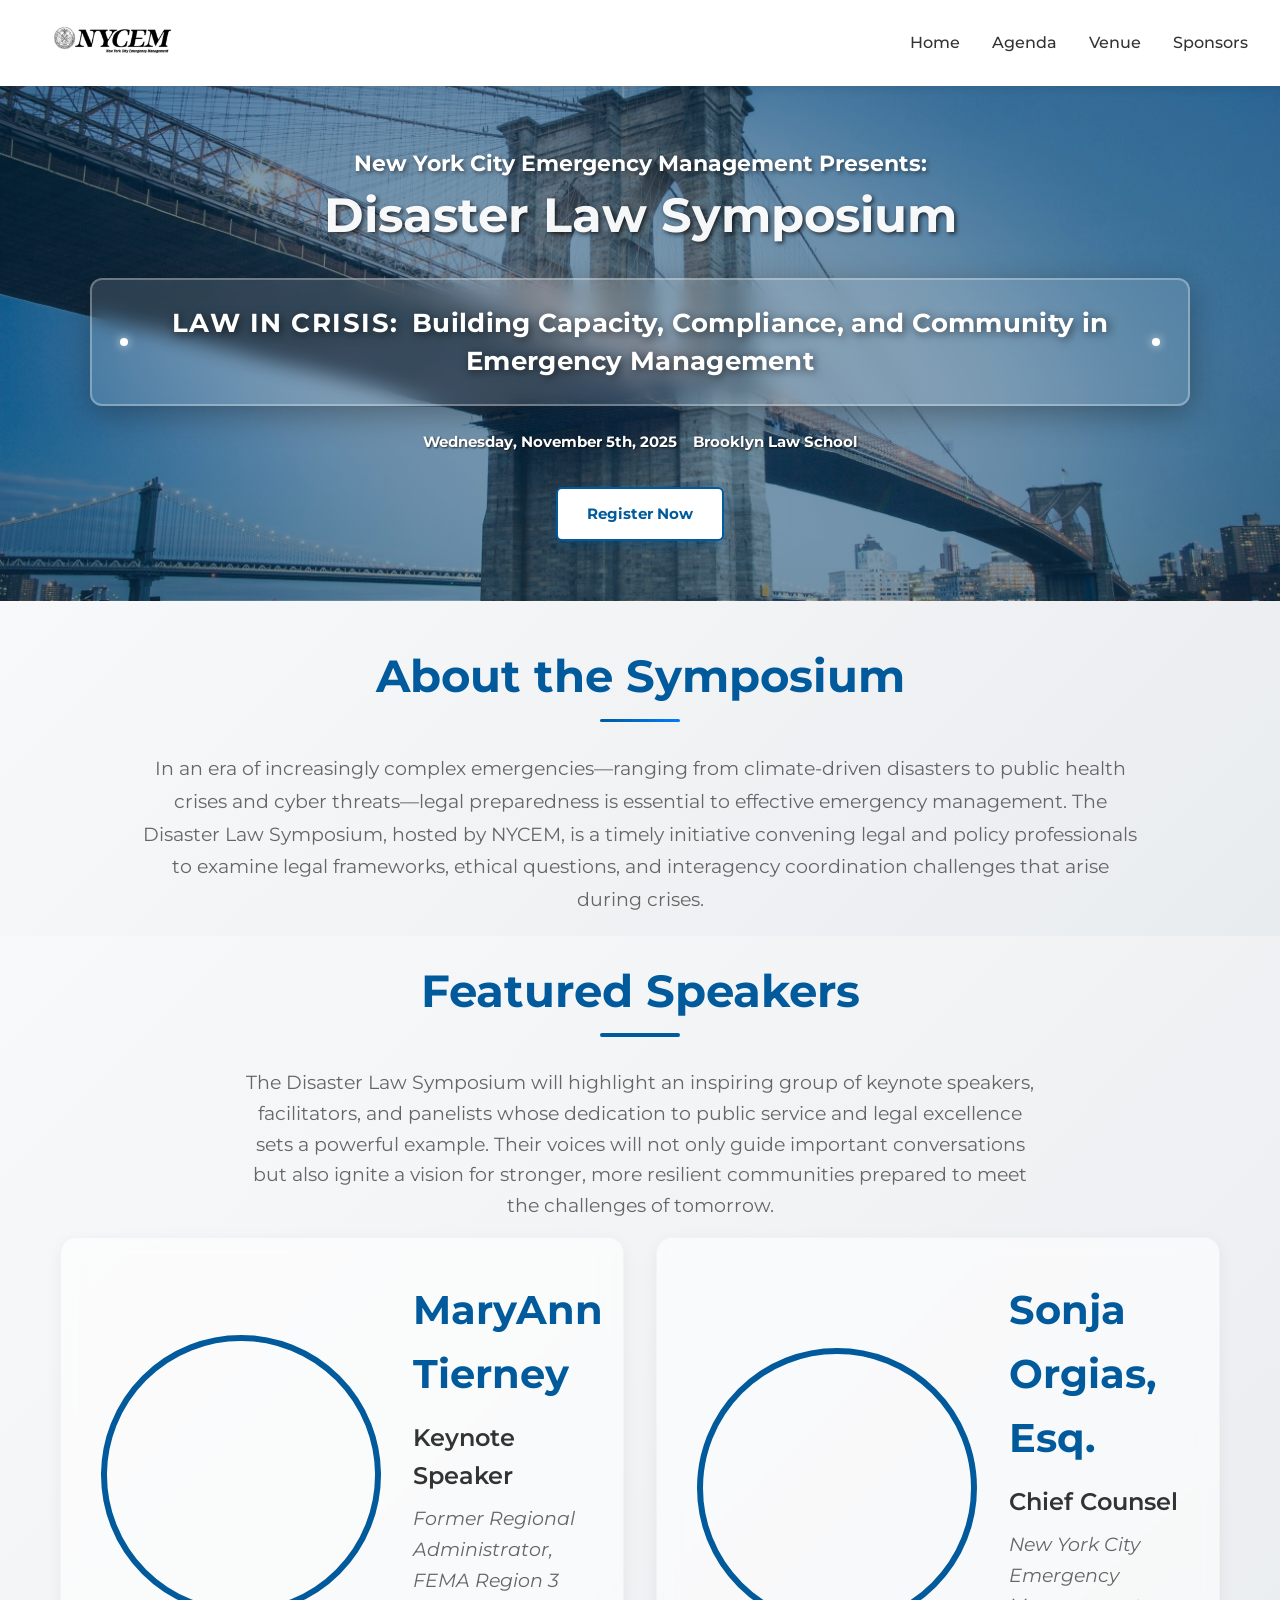
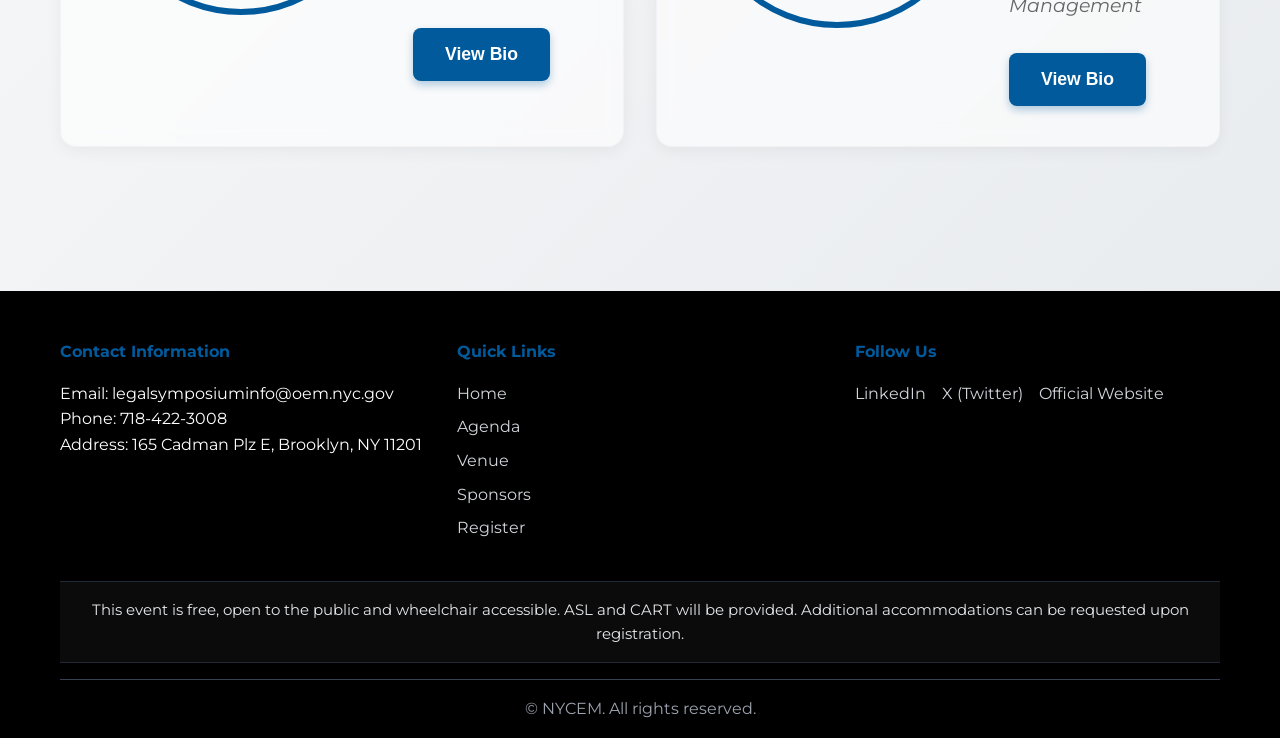
==== index.html @ 7766b1b5 "initial commit" ====
<!DOCTYPE html>
<html lang="en">
<head>
    <meta charset="UTF-8">
    <meta name="viewport" content="width=device-width, initial-scale=1.0, user-scalable=no, maximum-scale=1.0, minimum-scale=1.0">
    <title> Disaster Law Symposium </title>
    <link rel="stylesheet" href="index.css">
    <link href="https://fonts.googleapis.com/css2?family=Montserrat:wght@400;700&display=swap" rel="stylesheet">
    <link rel="stylesheet" href="https://cdnjs.cloudflare.com/ajax/libs/font-awesome/6.0.0/css/all.min.css">
    <!-- Preload critical images - Hero image gets highest priority -->
    <link rel="preload" as="image" href="SRC/alexander-rotker--sQ4FsomXEs-unsplash.jpg" fetchpriority="high">
    <link rel="preload" as="image" href="SRC/Headshots/MaryAnn_Tierney_1.jpg">
    <link rel="preload" as="image" href="SRC/Headshots/Sonja_Orgias.jpg">
</head>
<body>
    <!-- Header -->
    <header class="header">
        <nav class="navbar">
            <div class="nav-container">
                <div class="logo-container">
                    <img src="SRC/Screenshot 2025-09-04 161329.png" alt="Logo 1" class="logo-img">
                </div>
                <ul class="nav-menu">
                    <li><a href="index.html">Home</a></li>
                    <li><a href="agenda.html">Agenda</a></li>
                    <li><a href="venue.html">Venue</a></li>
                    <li><a href="sponsors.html">Sponsors</a></li>
                </ul>
                <div class="hamburger">
                    <span></span>
                    <span></span>
                    <span></span>
                </div>
            </div>
        </nav>
    </header>

    <!-- Hero Section -->
    <section id="home" class="hero">
        <!-- Hidden hero image for priority loading -->
        <img src="SRC/alexander-rotker--sQ4FsomXEs-unsplash.jpg" 
             alt="Disaster Law Symposium Hero" 
             style="display: none;" 
             fetchpriority="high" 
             loading="eager">
        <div class="hero-content">
            <div class="hero-text">
                <div class="hero-title">
                    <h1>New York City Emergency Management Presents:</h1>
                    <h2 class="hero-subtitle">Disaster Law Symposium</h2>
                </div>
                <div class="hero-theme-title">
                    <div class="theme-accent-line"></div>
                    <p class="theme-text"><span class="theme-kicker">Law in Crisis:</span> <span class="theme-rest">Building Capacity, Compliance, and Community in Emergency Management</span></p>
                    <div class="theme-accent-line"></div>
                </div>
                <div class="hero-details">
                    <div class="detail-item">
                        <span style="color: white; font-weight: bold;">Wednesday, November 5th, 2025</span>
                    </div>
                    <div class="detail-item">
                        <span style="color: white; font-weight: bold;">Brooklyn Law School</span>
                    </div>
                </div>
                <div class="hero-register">
                    <a href="register.html" class="btn-primary" style="text-decoration: none; display: inline-block;">Register Now</a>
                </div>
            </div>
        </div>
    </section>

    <!-- About Section -->
    <section id="about" class="about">
        <div class="container">
            <div class="about-content">
                <div class="about-info-column-full">
                    <h2>About the Symposium</h2>
                    <p class="section-subtitle">In an era of increasingly complex emergencies—ranging from climate-driven disasters to public health crises and cyber threats—legal preparedness is essential to effective emergency management. The Disaster Law Symposium, hosted by NYCEM, is a timely initiative convening legal and policy professionals to examine legal frameworks, ethical questions, and interagency coordination challenges that arise during crises.</p>
                </div>
            </div>
        </div>
    </section>

    <!-- Featured Speakers Section -->
    <section id="featured-speakers" class="featured-speakers">
        <div class="container">
            <div class="section-header">
                <h2>Featured Speakers</h2>
                <p class="section-subtitle">The Disaster Law Symposium will highlight an inspiring group of keynote speakers, facilitators, and panelists whose dedication to public service and legal excellence sets a powerful example. Their voices will not only guide important conversations but also ignite a vision for stronger, more resilient communities prepared to meet the challenges of tomorrow.</p>
            </div>
            
            <div class="featured-speakers-grid">
                <!-- Keynote Speaker -->
                <div class="featured-speaker-card keynote-card">
                    <div class="featured-speaker-content">
                        <div class="featured-speaker-image">
                            <img src="SRC/Headshots/MaryAnn_Tierney_1.jpg" alt="MaryAnn Tierney" class="speaker-img" loading="eager" decoding="async">
                        </div>
                        <div class="featured-speaker-info">
                            <h3 class="featured-speaker-name">MaryAnn Tierney</h3>
                            <p class="featured-speaker-title">Keynote Speaker</p>
                            <p class="featured-speaker-organization">Former Regional Administrator, FEMA Region 3</p>
                            <button class="speaker-bio-btn" data-speaker="keynote">View Bio</button>
                        </div>
                    </div>
                </div>
                
                <!-- Chief Counsel -->
                <div class="featured-speaker-card counsel-card">
                    <div class="featured-speaker-content">
                        <div class="featured-speaker-image">
                            <img src="SRC/Headshots/Sonja_Orgias.jpg" alt="Sonja Orgias" class="speaker-img" loading="eager" decoding="async">
                        </div>
                        <div class="featured-speaker-info">
                            <h3 class="featured-speaker-name">Sonja Orgias, Esq.</h3>
                            <p class="featured-speaker-title">Chief Counsel</p>
                            <p class="featured-speaker-organization">New York City Emergency Management</p>
                            <button class="speaker-bio-btn" data-speaker="counsel">View Bio</button>
                        </div>
                    </div>
                </div>
            </div>
            
        </div>
    </section>

    <!-- Footer -->
    <footer class="footer">
        <div class="container">
            <div class="footer-content">
                <div class="footer-section">
                    <h4>Contact Information</h4>
                    <p>Email: legalsymposiuminfo@oem.nyc.gov</p>
                    <p>Phone: 718-422-3008</p>
                    <p>Address: 165 Cadman Plz E, Brooklyn, NY 11201</p>
                </div>
                <div class="footer-section">
                    <h4>Quick Links</h4>
                    <ul>
                        <li><a href="index.html">Home</a></li>
                        <li><a href="agenda.html">Agenda</a></li>
                        <li><a href="venue.html">Venue</a></li>
                        <li><a href="sponsors.html">Sponsors</a></li>
                        <li><a href="register.html">Register</a></li>
                    </ul>
                </div>
                <div class="footer-section">
                    <h4>Follow Us</h4>
                    <div class="social-links">
                        <a href="https://www.linkedin.com/company/nyc-emergency-management" target="_blank" rel="noopener noreferrer" class="social-link">LinkedIn</a>
                        <a href="https://x.com/nycemergencymgt" target="_blank" rel="noopener noreferrer" class="social-link">X (Twitter)</a>
                        <a href="https://www.nyc.gov/site/em/index.page" target="_blank" rel="noopener noreferrer" class="social-link">Official Website</a>
                    </div>
                </div>
            </div>
            <div class="footer-notice">
                <p>This event is free, open to the public and wheelchair accessible. ASL and CART will be provided. Additional accommodations can be requested upon registration.</p>
            </div>
            <div class="footer-bottom">
                <p>&copy; NYCEM. All rights reserved.</p>
            </div>
        </div>
    </footer>

    <!-- Speaker Bio Modal -->
    <div id="speakerModal" class="modal">
        <div class="modal-content speaker-modal-content">
            <span class="close speaker-modal-close">&times;</span>
            <div class="speaker-modal-info">
                <div class="speaker-modal-photo">
                    <!-- Speaker photo will be inserted here -->
                </div>
                <div class="speaker-modal-details">
                    <h3 id="modalSpeakerName"></h3>
                    <p id="modalSpeakerTitle"></p>
                    <p id="modalSpeakerOrganization"></p>
                    <div id="modalSpeakerBio"></div>
                </div>
            </div>
        </div>
    </div>

    <script src="index.js"></script>
</body>
</html>
---- index.css ----
/* Reset and Base Styles */
* {
    margin: 0;
    padding: 0;
    box-sizing: border-box;
}

/* Optimize image loading performance */
img {
    content-visibility: auto;
    contain-intrinsic-size: 0 0;
}

body {
    font-family: 'Montserrat', BlinkMacSystemFont, 'Segoe UI', Roboto, sans-serif;
    line-height: 1.6;
    color: #333;
    background-color: #ffffff;
    overflow-x: hidden;
}

.container {
    max-width: 1600px;
    width: 100%;
    margin: 0 auto;
    padding: 0 60px;
}

@media (max-width: 768px) {
    .container {
        padding: 0 20px;
    }
}

/* Header Styles */
.header {
    background: #fff;
    box-shadow: 0 2px 10px rgba(0,0,0,0.1);
    position: fixed;
    width: 100%;
    top: 0;
    z-index: 1000;
}

.nav-container {
    max-width: none;
    width: 100%;
    margin: 0;
    display: flex;
    justify-content: space-between;
    align-items: center;
    padding: 0.8rem 2rem;
}

.logo-container {
    display: flex;
    align-items: center;
    gap: 15px;
}

.logo-img {
    height: 60px;
    width: auto;
}

.nav-menu {
    display: flex;
    list-style: none;
    gap: 2rem;
    align-items: center;
    flex: 1;
    justify-content: flex-end;
}

.nav-menu a {
    text-decoration: none;
    color: #333;
    font-weight: 500;
    transition: color 0.3s ease;
}

.nav-menu a:hover {
    color: #005A9C;
}

.nav-menu a.active-page {
    color: #005A9C;
    font-weight: 600;
}

/* Dropdown Styles */
.dropdown {
    position: relative;
    display: inline-block;
}

.dropbtn {
    display: flex;
    align-items: center;
    gap: 0.5rem;
}

.dropdown-arrow {
    font-size: 0.8rem;
}

.dropdown-content {
    display: none;
    position: absolute;
    top: 100%;
    left: 0;
    background-color: white;
    min-width: 200px;
    box-shadow: 0 8px 16px rgba(0,0,0,0.15);
    border-radius: 8px;
    z-index: 1000;
    padding: 0.5rem 0;
    margin-top: 0.5rem;
    border: 1px solid white;
}

.dropdown-content a {
    color: #374151;
    padding: 0.75rem 1.5rem;
    text-decoration: none;
    display: block;
    border-radius: 0;
}

.dropdown-content a:hover {
    background-color: #f3f4f6;
    color: #dc2626;
}

.dropdown:hover .dropdown-content {
    display: block;
}

.register-btn {
    background: #005A9C !important;
    color: white !important;
    padding: 0.75rem 1.5rem;
    border-radius: 8px;
}

.nav-register-btn {
    background: #ffffff !important;
    color: #005A9C !important;
    padding: 0.6rem 1.2rem;
    border-radius: 6px;
    font-weight: 700;
    box-shadow: 0 2px 8px rgba(0, 90, 156, 0.3);
    border: 2px solid #005A9C;
}

.hamburger {
    display: none;
    flex-direction: column;
    cursor: pointer;
}

.hamburger span {
    width: 25px;
    height: 3px;
    background: #333;
    margin: 3px 0;
}

/* Hero Section */
.hero {
    background: linear-gradient(rgba(0, 54, 94, 0.5), rgba(0, 54, 94, 0.5)), url('SRC/alexander-rotker--sQ4FsomXEs-unsplash.jpg');
    background-size: cover;
    background-position: center bottom;
    background-repeat: no-repeat;
    background-attachment: scroll;
    color: white;
    padding: 80px 0 60px;
    margin-top: 70px;
    position: relative;
    overflow: hidden;
    /* Optimize for faster rendering */
    will-change: transform;
    contain: layout style paint;
}

/* Hero loaded state for smooth transition */
.hero.hero-loaded {
    background-image: linear-gradient(rgba(0, 54, 94, 0.5), rgba(0, 54, 94, 0.5)), url('SRC/alexander-rotker--sQ4FsomXEs-unsplash.jpg');
    transition: background-image 0.3s ease-in-out;
}

.hero-content {
    width: 100%;
    max-width: 1600px;
    margin: 0 auto;
    padding: 0 60px;
    position: relative;
    z-index: 3;
    text-align: center;
    overflow: visible;
}

.hero-text {
    width: 100%;
    max-width: 1100px;
    margin: 0 auto;
    position: relative;
    overflow: visible;
}

.hero-description {
    margin-top: 2rem;
}

.hero-description p {
    font-size: 1.1rem;
    line-height: 1.6;
    color: #e8f4f8;
    margin-bottom: 0;
}

.hero-register {
    margin-top: 2rem;
    text-align: center;
}

.hero-title {
    margin-bottom: 1rem;
}

.hero h1 {
    font-size: 1.4rem;
    font-weight: 700;
    margin-bottom: 0;
    line-height: 1.2;
    text-shadow: 2px 2px 4px rgba(0,0,0,0.5);
    flex: 1;
}

.hero-subtitle {
    font-size: 3rem;
    margin-bottom: 1rem;
    opacity: 0.95;
    font-weight: 700;
    text-shadow: 2px 2px 4px rgba(0,0,0,0.7);
    color: #ffffff;
}

/* Hero Theme Title Styling */
.hero-theme-title {
    display: flex;
    align-items: center;
    gap: 1.5rem;
    margin: 1.5rem 0;
    padding: 1.5rem 2rem;
    background: rgba(255, 255, 255, 0.12);
    backdrop-filter: blur(10px);
    border-radius: 12px;
    border: 2px solid rgba(255, 255, 255, 0.3);
    box-shadow: 0 8px 32px rgba(0, 0, 0, 0.3);
}

.theme-accent-line {
    flex: 1;
    height: 2px;
    background: linear-gradient(90deg, transparent, rgba(255, 255, 255, 0.8), transparent);
    position: relative;
}

.theme-accent-line::before {
    content: '';
    position: absolute;
    left: 50%;
    top: 50%;
    transform: translate(-50%, -50%);
    width: 8px;
    height: 8px;
    background: white;
    border-radius: 50%;
    box-shadow: 0 0 10px rgba(255, 255, 255, 0.8);
}

.theme-text {
    font-size: 1.6rem;
    font-weight: 700;
    color: #ffffff;
    text-align: center;
    line-height: 1.5;
    letter-spacing: 0.3px;
    text-shadow: 2px 2px 10px rgba(0, 0, 0, 0.6);
    padding: 0 1rem;
    animation: fadeSlideIn 900ms ease-out 200ms both;
}

.theme-text .theme-kicker {
    color: #ffffff;
    text-transform: uppercase;
    letter-spacing: 1.5px;
    margin-right: 6px;
}

.theme-text .theme-rest {
    font-weight: 700;
}

@keyframes fadeSlideIn {
    from { opacity: 0; transform: translateY(6px); }
    to { opacity: 1; transform: translateY(0); }
}

.hero-details {
    display: flex;
    gap: 1rem;
    margin-bottom: 1rem;
    flex-wrap: wrap;
    justify-content: center;
}

.detail-item {
    display: flex;
    align-items: center;
    gap: 0.5rem;
    font-size: 0.95rem;
    text-shadow: 1px 1px 2px rgba(0,0,0,0.7);
}

.calendar-item {
    cursor: pointer;
}

.calendar-link {
    color: white;
    text-decoration: none;
    display: flex;
    align-items: center;
    gap: 0.5rem;
}

.hero-details .detail-item a {
    font-weight: bold;
    color: #fff;
    text-decoration: underline;
    letter-spacing: 0.5px;
}

.hero-buttons {
    display: flex;
    gap: 1rem;
    flex-wrap: wrap;
    justify-content: flex-end;
}

.btn-primary {
    background: #ffffff;
    color: #005A9C;
    padding: 0.8rem 1.8rem;
    border: 2px solid #005A9C;
    border-radius: 6px;
    font-size: 0.95rem;
    font-weight: 700;
    cursor: pointer;
    text-decoration: none;
    display: inline-block;
    box-shadow: 0 4px 12px rgba(0, 90, 156, 0.3);
    text-shadow: none;
    transition: all 0.3s ease;
}

.btn-primary:hover {
    background: #005A9C;
    color: #ffffff;
    transform: translateY(-2px);
    box-shadow: 0 6px 16px rgba(0, 90, 156, 0.4);
}

.btn-secondary {
    background: transparent;
    color: white;
    padding: 1rem 2rem;
    border: 2px solid white;
    border-radius: 8px;
    font-size: 1.1rem;
    font-weight: 600;
    cursor: pointer;
    text-decoration: none;
    display: inline-block;
    transition: all 0.3s ease;
}

.btn-secondary:hover {
    background: white;
    color: #005A9C;
    transform: translateY(-2px);
}

/* About Section */
.about {
    padding: 40px 0 20px 0;
    background: linear-gradient(135deg, #f8f9fa 0%, #e9ecef 100%);
    position: relative;
}

.about-content {
    display: flex;
    justify-content: center;
    align-items: center;
    max-width: 1000px;
    margin: 0 auto;
}

.about-info-column-full {
    text-align: center;
    width: 100%;
}

.about-info-column-full h2 {
    font-size: 2.8rem;
    color: #005A9C;
    margin-bottom: 1rem;
    font-weight: 700;
    position: relative;
    display: inline-block;
}

.about-info-column-full h2::after {
    content: '';
    position: absolute;
    bottom: -10px;
    left: 50%;
    transform: translateX(-50%);
    width: 80px;
    height: 3px;
    background: linear-gradient(90deg, #005A9C, #007BFF);
    border-radius: 2px;
}

.about-info-column-full .section-subtitle {
    font-size: 1.2rem;
    color: #666;
    line-height: 1.7;
    text-align: center;
    max-width: none;
    margin: 1.5rem 0 0 0;
}

/* Responsive design for about section */
@media (max-width: 768px) {
    .about-content {
        grid-template-columns: 1fr;
        gap: 40px;
        text-align: center;
    }
    
    .about-title-column {
        order: 1;
    }
    
    .about-info-column {
        order: 2;
        text-align: center;
    }
    
    .about-info-column h2::after {
        left: 50%;
        transform: translateX(-50%);
        width: 80px;
    }
    
    .about-info-column .section-subtitle {
        text-align: center;
    }
    
    .symposium-title {
        font-size: 2.5rem;
    }
}


.stats {
    display: flex;
    gap: 2rem;
    margin-top: 2rem;
}

.stat {
    text-align: center;
    flex: 1;
}

.stat h3 {
    font-size: 2.5rem;
    color: #005A9C;
    margin-bottom: 0.5rem;
}

.stat p {
    color: #666;
    font-weight: 500;
}

.about-image {
    flex: 0 0 600px;
    display: flex;
    justify-content: center;
    align-items: flex-start;
}

.about-image img {
    width: 100%;
    height: auto;
    max-height: 600px;
    border-radius: 12px;
    box-shadow: 0 10px 30px rgba(0,0,0,0.1);
    object-fit: contain;
}

/* About Speakers Section */
.about-speakers {
    flex: 0 0 450px;
    max-width: 450px;
}

.about-speakers-box {
    background: rgba(255, 255, 255, 0.6);
    backdrop-filter: blur(10px);
    border-radius: 12px;
    padding: 2.5rem;
    box-shadow: 0 4px 15px rgba(0,0,0,0.05);
    border: 1px solid rgba(233, 236, 239, 0.5);
}

.about-speakers-box h3 {
    font-size: 2.2rem;
    color: #005A9C;
    margin-bottom: 2rem;
    text-align: center;
    font-weight: 700;
}

.about-speaker-cards {
    display: flex;
    flex-direction: column;
    gap: 2rem;
}

.about-speaker-card {
    display: flex;
    align-items: center;
    gap: 1.5rem;
    background: rgba(255, 255, 255, 0.5);
    backdrop-filter: blur(10px);
    border-radius: 12px;
    padding: 1.5rem;
    border: 1px solid rgba(233, 236, 239, 0.5);
    cursor: pointer;
    transition: all 0.3s ease;
}

.about-speaker-card:hover {
    background: rgba(255, 255, 255, 0.8);
    transform: translateY(-2px);
    box-shadow: 0 4px 12px rgba(0,0,0,0.08);
    border-color: rgba(0, 90, 156, 0.3);
}

.about-speaker-image {
    flex-shrink: 0;
}

.about-placeholder-image {
    width: 80px;
    height: 80px;
    background: linear-gradient(135deg, #f8f9fa 0%, #e9ecef 100%);
    border-radius: 50%;
    display: flex;
    align-items: center;
    justify-content: center;
    border: 4px solid #005A9C;
}

.about-speaker-img {
    width: 80px;
    height: 80px;
    border-radius: 50%;
    border: 4px solid #005A9C;
    object-fit: cover;
}

.about-placeholder-image i {
    font-size: 2rem;
    color: #005A9C;
}

.about-speaker-info {
    flex: 1;
}

.about-speaker-name {
    font-size: 1.4rem;
    color: #005A9C;
    margin-bottom: 0.5rem;
    cursor: pointer;
    font-weight: 700;
    text-decoration: underline;
    transition: color 0.3s ease;
}

.about-speaker-name:hover {
    color: #004080;
}

.about-speaker-title {
    font-size: 1.1rem;
    color: #666;
    margin: 0;
    font-weight: 600;
}

/* Speaker Bio Modal */
/* Speaker Modal Styles */
.modal {
    display: none;
    position: fixed;
    z-index: 1000;
    left: 0;
    top: 0;
    width: 100%;
    height: 100%;
    background-color: rgba(0, 0, 0, 0.5);
}

.modal-content {
    background-color: #fefefe;
    margin: 5% auto;
    padding: 0;
    border: none;
    border-radius: 12px;
    width: 90%;
    max-width: 800px;
    max-height: 80vh;
    overflow-y: auto;
    -webkit-overflow-scrolling: touch;
    overscroll-behavior: contain;
    box-shadow: 0 10px 30px rgba(0, 0, 0, 0.3);
}

.speaker-modal-content {
    padding: 2rem;
}

.speaker-modal-info {
    display: flex;
    gap: 2rem;
    align-items: flex-start;
}

.speaker-modal-photo {
    flex-shrink: 0;
    width: 200px;
    height: 200px;
    border-radius: 50%;
    overflow: hidden;
    border: 4px solid #005A9C;
    display: flex;
    align-items: center;
    justify-content: center;
    background: #f8f9fa;
}

.speaker-modal-photo img {
    width: 100%;
    height: 100%;
    object-fit: cover;
    object-position: center top;
}

.speaker-modal-photo .speaker-initials {
    font-size: 3rem;
    font-weight: bold;
    color: #005A9C;
}

.speaker-modal-details {
    flex: 1;
}

.speaker-modal-details h3 {
    color: #005A9C;
    font-size: 1.8rem;
    margin-bottom: 0.5rem;
    font-weight: normal;
}

.speaker-modal-details p {
    color: #666;
    margin-bottom: 0.5rem;
    font-size: 1.1rem;
}

.speaker-modal-details p:first-of-type {
    color: #333;
}

.speaker-modal-details div {
    margin-top: 1.5rem;
    line-height: 1.6;
    color: #555;
}

.speaker-modal-details div p {
    margin-bottom: 1rem;
    font-size: 1rem;
}

.close {
    color: #aaa;
    float: right;
    font-size: 28px;
    font-weight: bold;
    cursor: pointer;
    position: sticky;
    position: -webkit-sticky;
    top: 15px;
    right: 20px;
    z-index: 3000;
    background: rgba(255, 255, 255, 0.95);
    width: 40px;
    height: 40px;
    border-radius: 50%;
    display: flex;
    align-items: center;
    justify-content: center;
    margin-left: auto;
    margin-bottom: -40px;
    box-shadow: 0 2px 8px rgba(0, 0, 0, 0.15);
}

.close:hover,
.close:focus {
    color: #005A9C;
    text-decoration: none;
}

/* Footer */
.footer {
    background: #000000;
    color: white;
    padding: 3rem 0 1rem;
}

.footer-content {
    display: grid;
    grid-template-columns: repeat(auto-fit, minmax(250px, 1fr));
    gap: 2rem;
    margin-bottom: 2rem;
}

.footer-section h4 {
    margin-bottom: 1rem;
    color: #005A9C;
}

.footer-section ul {
    list-style: none;
}

.footer-section li {
    margin-bottom: 0.5rem;
}

.footer-section a {
    color: #d1d5db;
    text-decoration: none;
}

.social-links {
    display: flex;
    gap: 1rem;
}

.social-link {
    color: #d1d5db;
    text-decoration: none;
}

.footer-bottom {
    border-top: 1px solid #374151;
    padding-top: 1rem;
    text-align: center;
    color: #9ca3af;
}

/* Footer Accessibility Notice */
.footer-notice {
    background: #0b0b0b;
    border-top: 1px solid #1f2937;
    border-bottom: 1px solid #1f2937;
    padding: 1rem 0;
    margin: 0 0 1rem 0;
}

.footer-notice p {
    margin: 0;
    color: #e5e7eb;
    text-align: center;
    font-size: 0.95rem;
    line-height: 1.6;
}

/* Responsive Design */
@media (max-width: 768px) {
    .navbar {
        padding: 0.5rem 0;
    }

    .nav-container {
        padding: 0 1rem;
    }

    .logo-container img {
        height: 35px;
    }

    .nav-menu {
        display: none;
        position: fixed;
        top: 60px;
        left: -100%;
        width: 100%;
        background-color: #005A9C;
        flex-direction: column;
        padding: 1.5rem 0;
        transition: left 0.3s ease;
        box-shadow: 0 4px 20px rgba(0,0,0,0.15);
        z-index: 1000;
    }

    .nav-menu.active {
        display: flex;
        left: 0;
    }

    .nav-menu li {
        margin: 0.5rem 0;
    }

    .nav-menu a {
        color: white !important;
        font-size: 1.1rem;
        padding: 0.8rem 1.5rem;
        display: block;
        border-radius: 6px;
        margin: 0 1rem;
        transition: all 0.3s ease;
        font-weight: 500;
    }

    .nav-menu a:hover {
        background-color: rgba(255,255,255,0.15);
        transform: translateY(-1px);
    }

    .nav-register-btn {
        background-color: #FF6B35 !important;
        color: white !important;
        border: 2px solid #FF6B35 !important;
        margin: 0.5rem 1rem 0;
        padding: 0.7rem 1.2rem !important;
        border-radius: 6px;
        font-weight: 600;
        transition: all 0.3s ease;
        font-size: 1rem;
    }

    .nav-register-btn:hover {
        background-color: #e55a2b !important;
        border-color: #e55a2b !important;
        transform: translateY(-1px);
    }

    .hamburger {
        display: flex;
    }

    .hero {
        padding: 60px 0 40px;
        min-height: 70vh;
    }

    .hero-content {
        padding: 0 1rem;
        text-align: center;
    }

    .hero-title-row {
        flex-direction: column;
        align-items: center;
        gap: 1rem;
        position: relative;
    }
    
    .hero h1 {
        font-size: 1.2rem;
        margin-bottom: 0.5rem;
        text-align: center;
    }

    .hero-subtitle {
        font-size: 1.8rem;
        text-align: center;
        line-height: 1.3;
    }

    .hero-details {
        flex-direction: column;
        gap: 1.5rem;
        align-items: center;
    }

    .hero-description {
        text-align: center;
        max-width: 100%;
    }

    .hero-description p {
        font-size: 1.1rem;
        line-height: 1.6;
    }

    .about-content {
        flex-direction: column;
        text-align: center;
        gap: 2rem;
    }
    
    .about-text {
        max-width: 100%;
        margin-right: 0;
        margin-bottom: 1rem;
    }
    
    .about-speakers {
        max-width: 100%;
        flex: none;
        margin-bottom: 2rem;
    }
    
    .about-image {
        flex: none;
        max-width: 100%;
    }
    
    .about-speakers-box {
        padding: 1.5rem;
    }
    
    .about-speakers-box h3 {
        font-size: 1.5rem;
    }

    .stats {
        justify-content: center;
    }
    
    /* Modal improvements for tablet */
    .modal {
        -webkit-overflow-scrolling: touch;
    }
    
    .modal-content {
        max-width: 95%;
        max-height: 85vh;
        padding: 1.5rem;
        margin: 5px auto;
        touch-action: pan-y;
        -webkit-overflow-scrolling: touch;
        overscroll-behavior: contain;
    }
    
    .close {
        font-size: 30px;
        width: 42px;
        height: 42px;
        top: 10px;
    }
}

@media (max-width: 768px) {
    .hero-theme-title {
        flex-direction: column;
        gap: 1rem;
        padding: 1.2rem 1rem;
    }
    
    .theme-accent-line {
        width: 60%;
        height: 2px;
    }
    
    .theme-text {
        font-size: 1.2rem;
        padding: 0;
    }
}

@media (max-width: 480px) {
    .container {
        padding: 0 15px;
    }

    .navbar {
        padding: 0.3rem 0;
    }

    .nav-container {
        padding: 0 0.5rem;
    }

    .logo-container img {
        height: 30px;
    }

    .hero {
        padding: 40px 0 30px;
        min-height: 60vh;
    }
    
    .hero-content {
        padding: 0 15px;
        margin-top: 0;
    }
    
    .hero-description p {
        font-size: 1rem;
        line-height: 1.5;
    }

    .hero-register {
        text-align: center;
    }
    
    .hero h1 {
        font-size: 1rem;
        margin-bottom: 0.5rem;
    }

    .hero-subtitle {
        font-size: 1.5rem;
        line-height: 1.2;
    }
    
    .hero-theme-title {
        padding: 1rem 0.8rem;
        gap: 0.8rem;
    }
    
    .theme-text {
        font-size: 1rem;
        line-height: 1.3;
    }
    
    .theme-accent-line {
        width: 50%;
    }

    .btn-primary,
    .btn-secondary {
        padding: 0.75rem 1.5rem;
        font-size: 1rem;
    }

    .about h2 {
        font-size: 2rem;
    }

    .stats {
        flex-direction: column;
        gap: 1rem;
    }

    .stat h3 {
        font-size: 2rem;
    }

    /* Speaker Modal Mobile */
    .speaker-modal-info {
        flex-direction: column;
        text-align: center;
        gap: 1.5rem;
    }
    
    .speaker-modal-photo {
        width: 150px;
        height: 150px;
        margin: 0 auto;
    }
    
    .speaker-modal-details h3 {
        font-size: 1.5rem;
    }
}

@media (max-width: 900px) {
    .hero-content {
        padding: 0 60px;
        margin-top: -20px;
    }
    .about .container {
        padding: 0 1rem;
    }
    .about-content {
        flex-direction: column;
        gap: 2rem;
    }
    
    .about-text {
        max-width: 100%;
        margin-right: 0;
    }
    
    .about-speakers {
        flex: none;
        max-width: 100%;
    }
    
    .about-image {
        flex: none;
        max-width: 100%;
    }
    .about-image img {
        width: auto;
        height: 350px;
        max-width: 100%;
    }

}

/* Hero image styling */
.hero-image {
    flex: 0;
    min-height: 300px;
    position: relative;
}

@media (max-width: 900px) {
    .hero-image {
        display: none;
    }
}

/* Smooth Scrolling */
html {
    scroll-behavior: auto;
}

/* Featured Speakers Section */
.featured-speakers {
    padding: 20px 0 80px 0;
    background: linear-gradient(135deg, #f8f9fa 0%, #e9ecef 100%);
    position: relative;
}

/* Ensure full width usage on large screens */
@media (min-width: 1400px) {
    .featured-speakers-grid {
        gap: 3rem;
    }
    
    .featured-speaker-content {
        padding: 3rem;
        gap: 2.5rem;
    }
}


.section-header {
    text-align: center;
    margin-bottom: 1rem;
}

.symposium-title {
    font-size: 3.2rem;
    color: #005A9C;
    margin-bottom: 0;
    font-weight: 800;
    text-align: center;
    line-height: 1.2;
    text-shadow: 2px 2px 4px rgba(0,0,0,0.1);
    letter-spacing: -0.5px;
}

.section-header h2 {
    font-size: 2.8rem;
    color: #005A9C;
    margin-bottom: 1rem;
    font-weight: 700;
    position: relative;
    display: inline-block;
}

.section-header h2::after {
    content: '';
    position: absolute;
    bottom: -10px;
    left: 50%;
    transform: translateX(-50%);
    width: 80px;
    height: 4px;
    background: #005A9C;
    border-radius: 2px;
}

.section-subtitle {
    font-size: 1.2rem;
    color: #666;
    max-width: 800px;
    margin: 1.5rem auto 0;
    line-height: 1.6;
}

.featured-speakers-grid {
    display: grid;
    grid-template-columns: 1fr 1fr;
    gap: 2rem;
    margin-bottom: 4rem;
    max-width: 100%;
    margin-left: 0;
    margin-right: 0;
}

.featured-speaker-card {
    background: rgba(255, 255, 255, 0.6);
    backdrop-filter: blur(10px);
    border-radius: 16px;
    overflow: hidden;
    box-shadow: 0 4px 15px rgba(0,0,0,0.05);
    position: relative;
    border: 1px solid rgba(233, 236, 239, 0.5);
    transition: all 0.3s ease;
}

.featured-speaker-card:hover {
    background: rgba(255, 255, 255, 0.85);
    box-shadow: 0 8px 25px rgba(0,0,0,0.08);
    border-color: rgba(0, 90, 156, 0.3);
    transform: translateY(-4px);
}

.speaker-badge {
    position: absolute;
    top: 20px;
    right: 20px;
    background: #005A9C;
    color: white;
    padding: 0.5rem 1rem;
    border-radius: 30px;
    font-size: 0.85rem;
    font-weight: 600;
    z-index: 2;
    box-shadow: 0 4px 8px rgba(0,90,156,0.3);
}

.keynote-card .speaker-badge {
    background: linear-gradient(135deg, #005A9C 0%, #00365e 100%);
}

.counsel-card .speaker-badge {
    background: linear-gradient(135deg, #005A9C 0%, #0077cc 100%);
}

.featured-speaker-content {
    display: flex;
    padding: 2.5rem;
    gap: 2rem;
    align-items: center;
}

.featured-speaker-image {
    flex-shrink: 0;
    position: relative;
}

.placeholder-image {
    width: 140px;
    height: 140px;
    background: linear-gradient(135deg, #f8f9fa 0%, #e9ecef 100%);
    border-radius: 50%;
    display: flex;
    align-items: center;
    justify-content: center;
    border: 5px solid #005A9C;
}

.placeholder-image i {
    font-size: 3rem;
    color: #005A9C;
}

.speaker-img {
    width: 280px;
    height: 280px;
    border-radius: 50%;
    border: 6px solid #005A9C;
    object-fit: cover;
    object-position: center top;
    opacity: 1;
}

.featured-speaker-info {
    flex: 1;
}

.featured-speaker-name {
    font-size: 2.5rem;
    color: #005A9C;
    margin-bottom: 0.8rem;
    font-weight: 700;
}

.featured-speaker-title {
    font-size: 1.5rem;
    color: #333;
    margin-bottom: 0.5rem;
    font-weight: 600;
}

.featured-speaker-organization {
    font-size: 1.2rem;
    color: #666;
    margin-bottom: 2rem;
    font-style: italic;
}

.featured-speaker-description {
    font-size: 1.1rem;
    color: #555;
    line-height: 1.7;
    margin-bottom: 2rem;
}


.speaker-bio-btn {
    background: #005A9C;
    color: white;
    border: none;
    padding: 1rem 2rem;
    border-radius: 8px;
    font-size: 1.1rem;
    font-weight: 600;
    cursor: pointer;
    box-shadow: 0 4px 8px rgba(0,90,156,0.3);
    transition: all 0.3s ease;
}

.speaker-bio-btn:hover {
    background: #004080;
    transform: translateY(-2px);
    box-shadow: 0 6px 12px rgba(0,90,156,0.4);
}

.view-all-speakers {
    text-align: center;
    margin-top: 2rem;
}

.view-all-speakers .btn-secondary {
    background: transparent;
    color: #005A9C;
    border: 2px solid #005A9C;
    padding: 0.8rem 2rem;
    font-size: 1rem;
    font-weight: 600;
    text-decoration: none;
    display: inline-block;
    transition: all 0.3s ease;
}

.view-all-speakers .btn-secondary:hover {
    background: #005A9C;
    color: white;
    transform: translateY(-2px);
    box-shadow: 0 4px 12px rgba(0,90,156,0.3);
}


/* Responsive Design for Featured Speakers */
@media (max-width: 1200px) {
    .featured-speakers-grid {
        grid-template-columns: 1fr;
        gap: 2rem;
    }
    
    .featured-speaker-content {
        flex-direction: column;
        text-align: center;
        gap: 1.5rem;
    }
    
    .speaker-badge {
        top: 15px;
        right: 15px;
    }
}

@media (max-width: 768px) {
    .featured-speakers {
        padding: 60px 0;
    }
    
    .section-header h2 {
        font-size: 2.2rem;
    }
    
    .section-subtitle {
        font-size: 1.1rem;
    }
    
    .featured-speaker-content {
        padding: 1.5rem;
    }
    
    .featured-speaker-name {
        font-size: 1.6rem;
    }
    
    .featured-speaker-title {
        font-size: 1.1rem;
    }
    
    .placeholder-image,
    .speaker-img {
        width: 120px;
        height: 120px;
    }
    
    .placeholder-image i {
        font-size: 2.5rem;
    }
}

@media (max-width: 480px) {
    .featured-speakers {
        padding: 40px 0;
    }
    
    .section-header {
        margin-bottom: 2.5rem;
    }
    
    .section-header h2 {
        font-size: 1.8rem;
    }
    
    .section-subtitle {
        font-size: 1rem;
    }
    
    .featured-speaker-content {
        padding: 1.2rem;
    }
    
    .featured-speaker-name {
        font-size: 1.4rem;
    }
    
    .featured-speaker-title {
        font-size: 1rem;
    }
    
    .featured-speaker-description {
        font-size: 0.95rem;
    }
    
    .speaker-bio-btn {
        padding: 0.6rem 1.2rem;
        font-size: 0.9rem;
    }
    
    .view-all-speakers .btn-secondary {
        padding: 0.7rem 1.5rem;
        font-size: 0.95rem;
    }
    
    /* Improved modal behavior on mobile */
    .modal {
        overflow-y: auto;
        -webkit-overflow-scrolling: touch;
    }
    
    .modal-content {
        margin: 10px;
        max-height: calc(100vh - 20px);
        width: calc(100% - 20px);
        touch-action: pan-y;
    }
    
    .close {
        position: sticky;
        top: 10px;
        right: 10px;
        font-size: 32px;
        width: 44px;
        height: 44px;
        background: white;
        box-shadow: 0 2px 12px rgba(0, 0, 0, 0.25);
    }
}
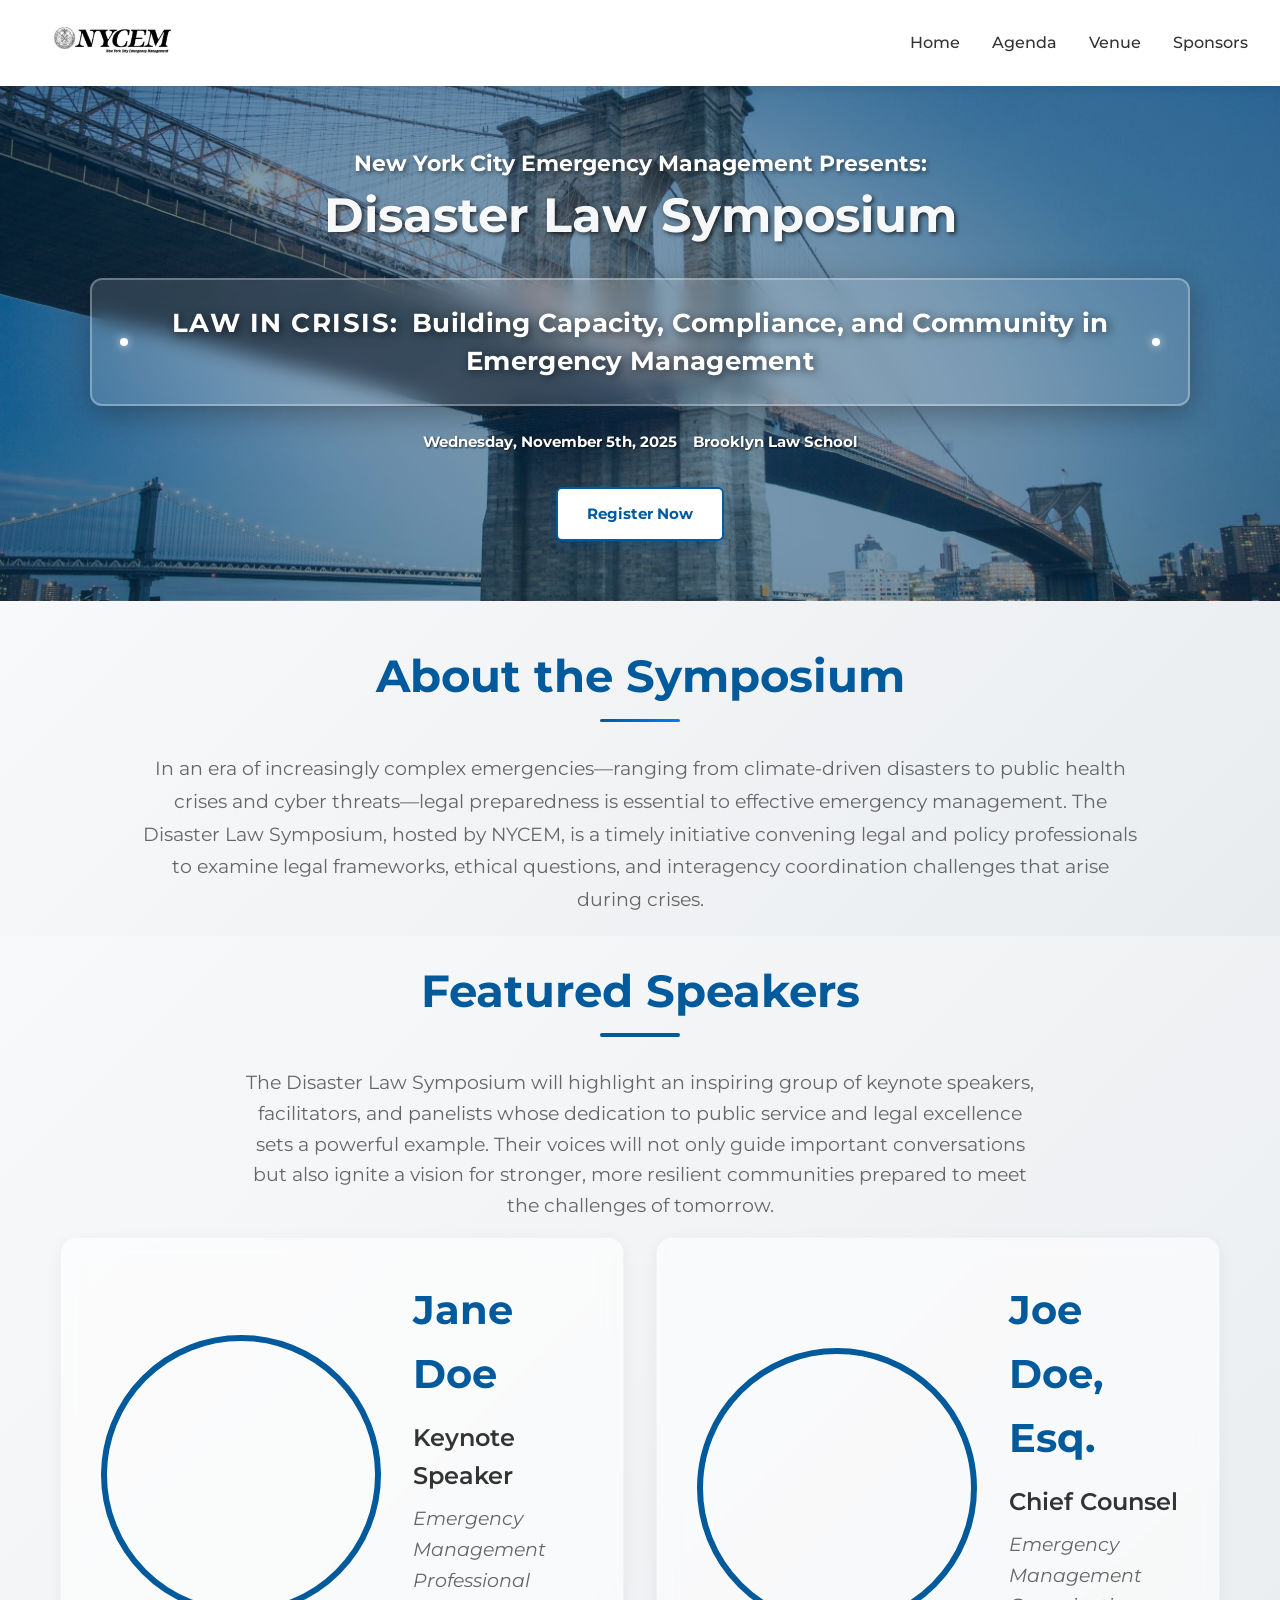
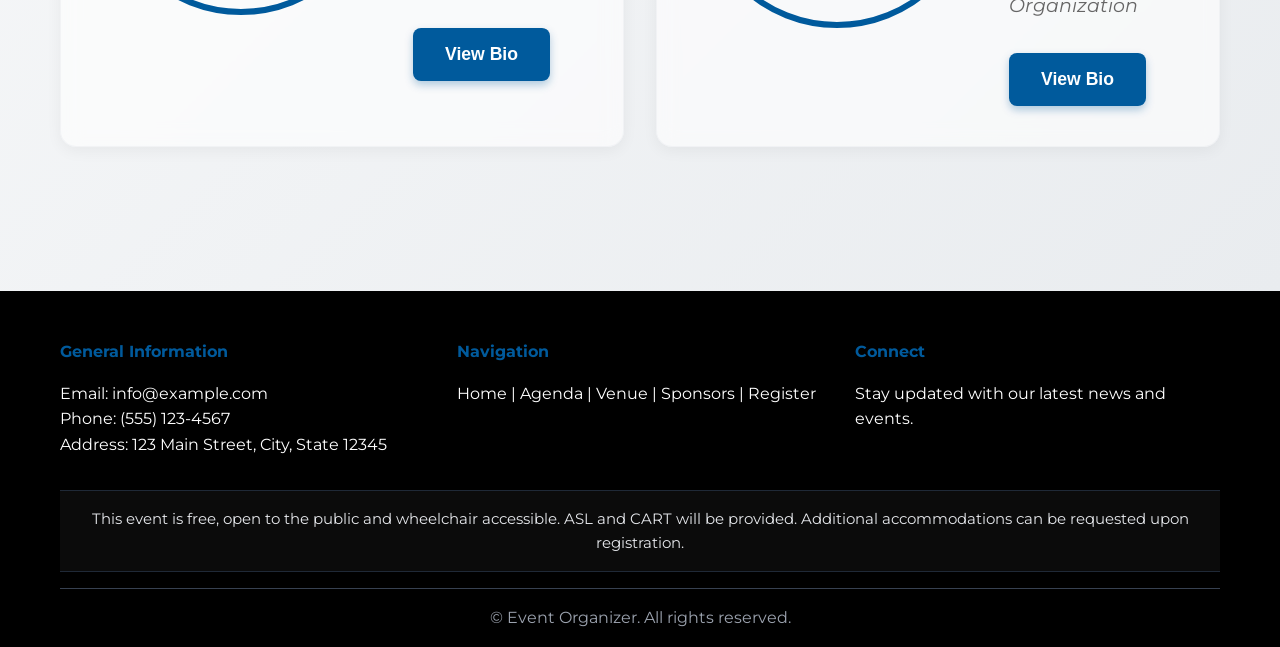
==== commit 08f59066: "sanitized website" ====
--- a/index.html
+++ b/index.html
@@ -9,8 +9,7 @@
     <link rel="stylesheet" href="https://cdnjs.cloudflare.com/ajax/libs/font-awesome/6.0.0/css/all.min.css">
     <!-- Preload critical images - Hero image gets highest priority -->
     <link rel="preload" as="image" href="SRC/alexander-rotker--sQ4FsomXEs-unsplash.jpg" fetchpriority="high">
-    <link rel="preload" as="image" href="SRC/Headshots/MaryAnn_Tierney_1.jpg">
-    <link rel="preload" as="image" href="SRC/Headshots/Sonja_Orgias.jpg">
+    <link rel="preload" as="image" href="SRC/PH_HS.png">
 </head>
 <body>
     <!-- Header -->
@@ -94,12 +93,12 @@
                 <div class="featured-speaker-card keynote-card">
                     <div class="featured-speaker-content">
                         <div class="featured-speaker-image">
-                            <img src="SRC/Headshots/MaryAnn_Tierney_1.jpg" alt="MaryAnn Tierney" class="speaker-img" loading="eager" decoding="async">
+                            <img src="SRC/PH_HS.png" alt="Jane Doe" class="speaker-img" loading="eager" decoding="async">
                         </div>
                         <div class="featured-speaker-info">
-                            <h3 class="featured-speaker-name">MaryAnn Tierney</h3>
+                            <h3 class="featured-speaker-name">Jane Doe</h3>
                             <p class="featured-speaker-title">Keynote Speaker</p>
-                            <p class="featured-speaker-organization">Former Regional Administrator, FEMA Region 3</p>
+                            <p class="featured-speaker-organization">Emergency Management Professional</p>
                             <button class="speaker-bio-btn" data-speaker="keynote">View Bio</button>
                         </div>
                     </div>
@@ -109,12 +108,12 @@
                 <div class="featured-speaker-card counsel-card">
                     <div class="featured-speaker-content">
                         <div class="featured-speaker-image">
-                            <img src="SRC/Headshots/Sonja_Orgias.jpg" alt="Sonja Orgias" class="speaker-img" loading="eager" decoding="async">
+                            <img src="SRC/PH_HS.png" alt="Joe Doe" class="speaker-img" loading="eager" decoding="async">
                         </div>
                         <div class="featured-speaker-info">
-                            <h3 class="featured-speaker-name">Sonja Orgias, Esq.</h3>
+                            <h3 class="featured-speaker-name">Joe Doe, Esq.</h3>
                             <p class="featured-speaker-title">Chief Counsel</p>
-                            <p class="featured-speaker-organization">New York City Emergency Management</p>
+                            <p class="featured-speaker-organization">Emergency Management Organization</p>
                             <button class="speaker-bio-btn" data-speaker="counsel">View Bio</button>
                         </div>
                     </div>
@@ -129,35 +128,25 @@
         <div class="container">
             <div class="footer-content">
                 <div class="footer-section">
-                    <h4>Contact Information</h4>
-                    <p>Email: legalsymposiuminfo@oem.nyc.gov</p>
-                    <p>Phone: 718-422-3008</p>
-                    <p>Address: 165 Cadman Plz E, Brooklyn, NY 11201</p>
+                    <h4>General Information</h4>
+                    <p>Email: info@example.com</p>
+                    <p>Phone: (555) 123-4567</p>
+                    <p>Address: 123 Main Street, City, State 12345</p>
                 </div>
                 <div class="footer-section">
-                    <h4>Quick Links</h4>
-                    <ul>
-                        <li><a href="index.html">Home</a></li>
-                        <li><a href="agenda.html">Agenda</a></li>
-                        <li><a href="venue.html">Venue</a></li>
-                        <li><a href="sponsors.html">Sponsors</a></li>
-                        <li><a href="register.html">Register</a></li>
-                    </ul>
+                    <h4>Navigation</h4>
+                    <p>Home | Agenda | Venue | Sponsors | Register</p>
                 </div>
                 <div class="footer-section">
-                    <h4>Follow Us</h4>
-                    <div class="social-links">
-                        <a href="https://www.linkedin.com/company/nyc-emergency-management" target="_blank" rel="noopener noreferrer" class="social-link">LinkedIn</a>
-                        <a href="https://x.com/nycemergencymgt" target="_blank" rel="noopener noreferrer" class="social-link">X (Twitter)</a>
-                        <a href="https://www.nyc.gov/site/em/index.page" target="_blank" rel="noopener noreferrer" class="social-link">Official Website</a>
-                    </div>
+                    <h4>Connect</h4>
+                    <p>Stay updated with our latest news and events.</p>
                 </div>
             </div>
             <div class="footer-notice">
                 <p>This event is free, open to the public and wheelchair accessible. ASL and CART will be provided. Additional accommodations can be requested upon registration.</p>
             </div>
             <div class="footer-bottom">
-                <p>&copy; NYCEM. All rights reserved.</p>
+                <p>&copy; Event Organizer. All rights reserved.</p>
             </div>
         </div>
     </footer>
